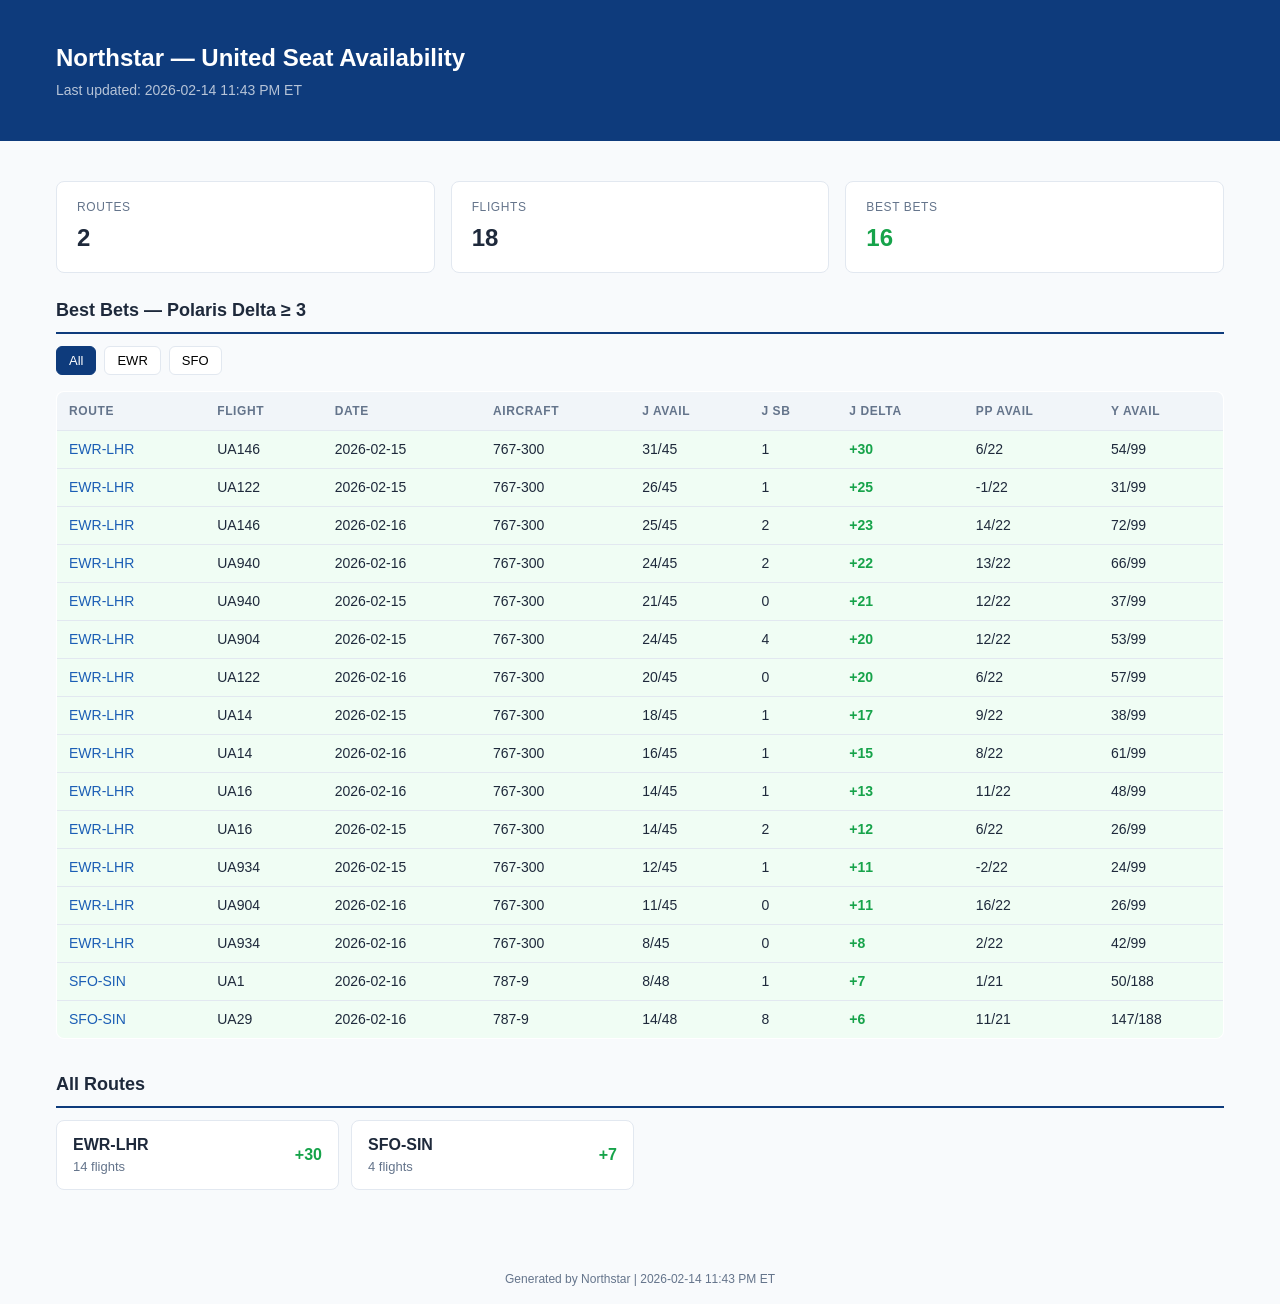
==== docs/index.html @ c125f4ea "Initial commit — Northstar United seat availability monitor Playwright-based scraper that intercepts" ====
<!DOCTYPE html>
<html lang="en">
<head>
  <meta charset="UTF-8">
  <meta name="viewport" content="width=device-width, initial-scale=1.0">
  <title>Northstar — United Seat Availability</title>
  <link rel="stylesheet" href="style.css">
</head>
<body>
  <header>
    <div class="container">
      <h1>Northstar — United Seat Availability</h1>
      <div class="subtitle">Last updated: 2026-02-14 11:43 PM ET</div>
    </div>
  </header>

  <div class="container">
    <div class="stats">
      <div class="stat-card">
        <div class="label">Routes</div>
        <div class="value">2</div>
      </div>
      <div class="stat-card">
        <div class="label">Flights</div>
        <div class="value">18</div>
      </div>
      <div class="stat-card">
        <div class="label">Best Bets</div>
        <div class="value" style="color: var(--green)">16</div>
      </div>
    </div>

    
    <div class="section">
      <h2>Best Bets — Polaris Delta &ge; 3</h2>

      <div class="filters">
        <button class="filter-btn active" onclick="filterHub('all')">All</button>
        
        <button class="filter-btn" onclick="filterHub('EWR')">EWR</button>
        
        <button class="filter-btn" onclick="filterHub('SFO')">SFO</button>
        
      </div>

      <table id="best-bets-table">
        <thead>
          <tr>
            <th onclick="sortTable('best-bets-table', 0)">Route</th>
            <th onclick="sortTable('best-bets-table', 1)">Flight</th>
            <th onclick="sortTable('best-bets-table', 2)">Date</th>
            <th onclick="sortTable('best-bets-table', 3)">Aircraft</th>
            <th onclick="sortTable('best-bets-table', 4)">J Avail</th>
            <th onclick="sortTable('best-bets-table', 5)">J SB</th>
            <th onclick="sortTable('best-bets-table', 6, true)">J Delta</th>
            <th onclick="sortTable('best-bets-table', 7)">PP Avail</th>
            <th onclick="sortTable('best-bets-table', 8)">Y Avail</th>
          </tr>
        </thead>
        <tbody>
          
          <tr class="row-best" data-hub="EWR">
            <td><a class="route-link" href="routes/EWR-LHR.html">EWR-LHR</a></td>
            <td>UA146</td>
            <td>2026-02-15</td>
            <td>767-300</td>
            <td>31/45</td>
            <td>1</td>
            <td class="delta-positive">+30</td>
            <td>6/22</td>
            <td>54/99</td>
          </tr>
          
          <tr class="row-best" data-hub="EWR">
            <td><a class="route-link" href="routes/EWR-LHR.html">EWR-LHR</a></td>
            <td>UA122</td>
            <td>2026-02-15</td>
            <td>767-300</td>
            <td>26/45</td>
            <td>1</td>
            <td class="delta-positive">+25</td>
            <td>-1/22</td>
            <td>31/99</td>
          </tr>
          
          <tr class="row-best" data-hub="EWR">
            <td><a class="route-link" href="routes/EWR-LHR.html">EWR-LHR</a></td>
            <td>UA146</td>
            <td>2026-02-16</td>
            <td>767-300</td>
            <td>25/45</td>
            <td>2</td>
            <td class="delta-positive">+23</td>
            <td>14/22</td>
            <td>72/99</td>
          </tr>
          
          <tr class="row-best" data-hub="EWR">
            <td><a class="route-link" href="routes/EWR-LHR.html">EWR-LHR</a></td>
            <td>UA940</td>
            <td>2026-02-16</td>
            <td>767-300</td>
            <td>24/45</td>
            <td>2</td>
            <td class="delta-positive">+22</td>
            <td>13/22</td>
            <td>66/99</td>
          </tr>
          
          <tr class="row-best" data-hub="EWR">
            <td><a class="route-link" href="routes/EWR-LHR.html">EWR-LHR</a></td>
            <td>UA940</td>
            <td>2026-02-15</td>
            <td>767-300</td>
            <td>21/45</td>
            <td>0</td>
            <td class="delta-positive">+21</td>
            <td>12/22</td>
            <td>37/99</td>
          </tr>
          
          <tr class="row-best" data-hub="EWR">
            <td><a class="route-link" href="routes/EWR-LHR.html">EWR-LHR</a></td>
            <td>UA904</td>
            <td>2026-02-15</td>
            <td>767-300</td>
            <td>24/45</td>
            <td>4</td>
            <td class="delta-positive">+20</td>
            <td>12/22</td>
            <td>53/99</td>
          </tr>
          
          <tr class="row-best" data-hub="EWR">
            <td><a class="route-link" href="routes/EWR-LHR.html">EWR-LHR</a></td>
            <td>UA122</td>
            <td>2026-02-16</td>
            <td>767-300</td>
            <td>20/45</td>
            <td>0</td>
            <td class="delta-positive">+20</td>
            <td>6/22</td>
            <td>57/99</td>
          </tr>
          
          <tr class="row-best" data-hub="EWR">
            <td><a class="route-link" href="routes/EWR-LHR.html">EWR-LHR</a></td>
            <td>UA14</td>
            <td>2026-02-15</td>
            <td>767-300</td>
            <td>18/45</td>
            <td>1</td>
            <td class="delta-positive">+17</td>
            <td>9/22</td>
            <td>38/99</td>
          </tr>
          
          <tr class="row-best" data-hub="EWR">
            <td><a class="route-link" href="routes/EWR-LHR.html">EWR-LHR</a></td>
            <td>UA14</td>
            <td>2026-02-16</td>
            <td>767-300</td>
            <td>16/45</td>
            <td>1</td>
            <td class="delta-positive">+15</td>
            <td>8/22</td>
            <td>61/99</td>
          </tr>
          
          <tr class="row-best" data-hub="EWR">
            <td><a class="route-link" href="routes/EWR-LHR.html">EWR-LHR</a></td>
            <td>UA16</td>
            <td>2026-02-16</td>
            <td>767-300</td>
            <td>14/45</td>
            <td>1</td>
            <td class="delta-positive">+13</td>
            <td>11/22</td>
            <td>48/99</td>
          </tr>
          
          <tr class="row-best" data-hub="EWR">
            <td><a class="route-link" href="routes/EWR-LHR.html">EWR-LHR</a></td>
            <td>UA16</td>
            <td>2026-02-15</td>
            <td>767-300</td>
            <td>14/45</td>
            <td>2</td>
            <td class="delta-positive">+12</td>
            <td>6/22</td>
            <td>26/99</td>
          </tr>
          
          <tr class="row-best" data-hub="EWR">
            <td><a class="route-link" href="routes/EWR-LHR.html">EWR-LHR</a></td>
            <td>UA934</td>
            <td>2026-02-15</td>
            <td>767-300</td>
            <td>12/45</td>
            <td>1</td>
            <td class="delta-positive">+11</td>
            <td>-2/22</td>
            <td>24/99</td>
          </tr>
          
          <tr class="row-best" data-hub="EWR">
            <td><a class="route-link" href="routes/EWR-LHR.html">EWR-LHR</a></td>
            <td>UA904</td>
            <td>2026-02-16</td>
            <td>767-300</td>
            <td>11/45</td>
            <td>0</td>
            <td class="delta-positive">+11</td>
            <td>16/22</td>
            <td>26/99</td>
          </tr>
          
          <tr class="row-best" data-hub="EWR">
            <td><a class="route-link" href="routes/EWR-LHR.html">EWR-LHR</a></td>
            <td>UA934</td>
            <td>2026-02-16</td>
            <td>767-300</td>
            <td>8/45</td>
            <td>0</td>
            <td class="delta-positive">+8</td>
            <td>2/22</td>
            <td>42/99</td>
          </tr>
          
          <tr class="row-best" data-hub="SFO">
            <td><a class="route-link" href="routes/SFO-SIN.html">SFO-SIN</a></td>
            <td>UA1</td>
            <td>2026-02-16</td>
            <td>787-9</td>
            <td>8/48</td>
            <td>1</td>
            <td class="delta-positive">+7</td>
            <td>1/21</td>
            <td>50/188</td>
          </tr>
          
          <tr class="row-best" data-hub="SFO">
            <td><a class="route-link" href="routes/SFO-SIN.html">SFO-SIN</a></td>
            <td>UA29</td>
            <td>2026-02-16</td>
            <td>787-9</td>
            <td>14/48</td>
            <td>8</td>
            <td class="delta-positive">+6</td>
            <td>11/21</td>
            <td>147/188</td>
          </tr>
          
        </tbody>
      </table>
    </div>
    

    <div class="section">
      <h2>All Routes</h2>
      <div class="route-index">
        
        
        <a href="routes/EWR-LHR.html" style="text-decoration: none; color: inherit;">
          <div class="route-card">
            <div>
              <div class="route-name">EWR-LHR</div>
              <div class="route-stats">14 flights</div>
            </div>
            <div>
              
              <span class="delta-positive">+30</span>
              
            </div>
          </div>
        </a>
        
        
        <a href="routes/SFO-SIN.html" style="text-decoration: none; color: inherit;">
          <div class="route-card">
            <div>
              <div class="route-name">SFO-SIN</div>
              <div class="route-stats">4 flights</div>
            </div>
            <div>
              
              <span class="delta-positive">+7</span>
              
            </div>
          </div>
        </a>
        
      </div>
    </div>
  </div>

  <div class="timestamp">Generated by Northstar | 2026-02-14 11:43 PM ET</div>

  <script>
  function filterHub(hub) {
    document.querySelectorAll('.filter-btn').forEach(b => b.classList.remove('active'));
    event.target.classList.add('active');
    document.querySelectorAll('#best-bets-table tbody tr').forEach(row => {
      if (hub === 'all' || row.dataset.hub === hub) {
        row.style.display = '';
      } else {
        row.style.display = 'none';
      }
    });
  }

  function sortTable(tableId, col, desc) {
    const table = document.getElementById(tableId);
    const tbody = table.querySelector('tbody');
    const rows = Array.from(tbody.querySelectorAll('tr'));
    const dir = desc ? -1 : 1;
    rows.sort((a, b) => {
      let va = a.cells[col].textContent.trim();
      let vb = b.cells[col].textContent.trim();
      const na = parseFloat(va.replace('+', ''));
      const nb = parseFloat(vb.replace('+', ''));
      if (!isNaN(na) && !isNaN(nb)) return (na - nb) * dir;
      return va.localeCompare(vb) * dir;
    });
    rows.forEach(r => tbody.appendChild(r));
  }
  </script>
</body>
</html>
---- docs/style.css ----
:root {
  --united-blue: #0E3B7C;
  --united-light: #1B5EB5;
  --green: #16a34a;
  --yellow: #ca8a04;
  --red: #dc2626;
  --bg: #f8fafc;
  --card-bg: #ffffff;
  --border: #e2e8f0;
  --text: #1e293b;
  --text-dim: #64748b;
}

* { margin: 0; padding: 0; box-sizing: border-box; }

body {
  font-family: -apple-system, BlinkMacSystemFont, "Segoe UI", Roboto, sans-serif;
  background: var(--bg);
  color: var(--text);
  line-height: 1.5;
}

.container { max-width: 1200px; margin: 0 auto; padding: 1rem; }

header {
  background: var(--united-blue);
  color: white;
  padding: 1.5rem 0;
  margin-bottom: 1.5rem;
}
header h1 { font-size: 1.5rem; font-weight: 600; }
header .subtitle { color: rgba(255,255,255,0.7); font-size: 0.875rem; margin-top: 0.25rem; }

.stats {
  display: flex;
  gap: 1rem;
  margin-bottom: 1.5rem;
  flex-wrap: wrap;
}
.stat-card {
  background: var(--card-bg);
  border: 1px solid var(--border);
  border-radius: 8px;
  padding: 1rem 1.25rem;
  flex: 1;
  min-width: 150px;
}
.stat-card .label { font-size: 0.75rem; color: var(--text-dim); text-transform: uppercase; letter-spacing: 0.05em; }
.stat-card .value { font-size: 1.5rem; font-weight: 700; margin-top: 0.25rem; }

.section { margin-bottom: 2rem; }
.section h2 {
  font-size: 1.125rem;
  font-weight: 600;
  margin-bottom: 0.75rem;
  padding-bottom: 0.5rem;
  border-bottom: 2px solid var(--united-blue);
}

.filters {
  display: flex;
  gap: 0.5rem;
  margin-bottom: 1rem;
  flex-wrap: wrap;
}
.filter-btn {
  padding: 0.375rem 0.75rem;
  border: 1px solid var(--border);
  border-radius: 6px;
  background: var(--card-bg);
  cursor: pointer;
  font-size: 0.8125rem;
  transition: all 0.15s;
}
.filter-btn:hover { border-color: var(--united-light); }
.filter-btn.active {
  background: var(--united-blue);
  color: white;
  border-color: var(--united-blue);
}

table {
  width: 100%;
  border-collapse: collapse;
  background: var(--card-bg);
  border: 1px solid var(--border);
  border-radius: 8px;
  overflow: hidden;
  font-size: 0.875rem;
}

thead th {
  background: #f1f5f9;
  padding: 0.625rem 0.75rem;
  text-align: left;
  font-weight: 600;
  font-size: 0.75rem;
  text-transform: uppercase;
  letter-spacing: 0.05em;
  color: var(--text-dim);
  cursor: pointer;
  user-select: none;
  white-space: nowrap;
}
thead th:hover { background: #e2e8f0; }

tbody td {
  padding: 0.5rem 0.75rem;
  border-top: 1px solid var(--border);
  white-space: nowrap;
}
tbody tr:hover { background: #f8fafc; }

.delta-positive { color: var(--green); font-weight: 600; }
.delta-neutral { color: var(--yellow); font-weight: 600; }
.delta-negative { color: var(--red); font-weight: 600; }

.row-best { background: #f0fdf4; }
.row-ok { background: var(--card-bg); }
.row-trouble { background: #fef2f2; }

.route-link {
  color: var(--united-light);
  text-decoration: none;
  font-weight: 500;
}
.route-link:hover { text-decoration: underline; }

.badge {
  display: inline-block;
  padding: 0.125rem 0.5rem;
  border-radius: 9999px;
  font-size: 0.6875rem;
  font-weight: 600;
}
.badge-hub { background: #dbeafe; color: var(--united-blue); }
.badge-region { background: #f1f5f9; color: var(--text-dim); }

.timestamp {
  text-align: center;
  color: var(--text-dim);
  font-size: 0.75rem;
  padding: 2rem 0 1rem;
}

.route-index {
  display: grid;
  grid-template-columns: repeat(auto-fill, minmax(280px, 1fr));
  gap: 0.75rem;
}
.route-card {
  background: var(--card-bg);
  border: 1px solid var(--border);
  border-radius: 8px;
  padding: 0.75rem 1rem;
  display: flex;
  justify-content: space-between;
  align-items: center;
  transition: border-color 0.15s;
}
.route-card:hover { border-color: var(--united-light); }
.route-card .route-name { font-weight: 600; }
.route-card .route-stats { font-size: 0.8125rem; color: var(--text-dim); }

@media (max-width: 768px) {
  .container { padding: 0.5rem; }
  table { font-size: 0.75rem; }
  thead th, tbody td { padding: 0.375rem 0.5rem; }
  .stats { flex-direction: column; }
}

@media print {
  header { background: white; color: black; border-bottom: 2px solid black; }
  .filter-btn { display: none; }
}
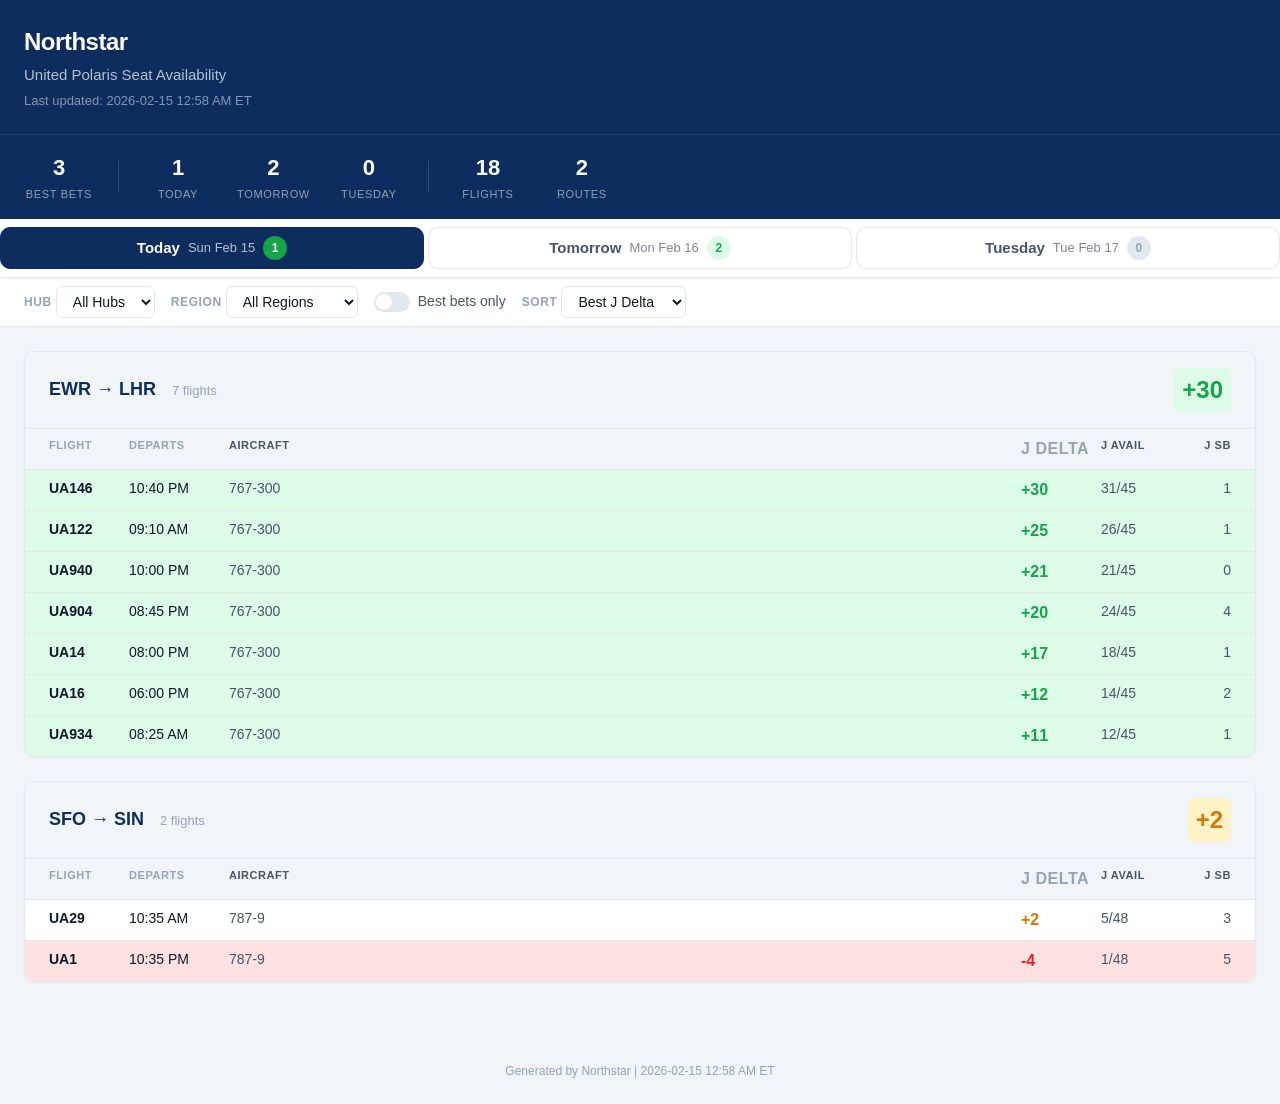
==== commit 443f74d6: "wip: pre-migration backup" ====
--- a/docs/index.html
+++ b/docs/index.html
@@ -7,322 +7,550 @@
   <link rel="stylesheet" href="style.css">
 </head>
 <body>
-  <header>
+
+  <!-- Header -->
+  <header class="site-header">
     <div class="container">
-      <h1>Northstar — United Seat Availability</h1>
-      <div class="subtitle">Last updated: 2026-02-14 11:43 PM ET</div>
+      <h1 class="site-title">Northstar</h1>
+      <p class="site-subtitle">United Polaris Seat Availability</p>
+      <p class="site-timestamp">Last updated: 2026-02-15 12:58 AM ET</p>
     </div>
   </header>
 
-  <div class="container">
-    <div class="stats">
-      <div class="stat-card">
-        <div class="label">Routes</div>
-        <div class="value">2</div>
-      </div>
-      <div class="stat-card">
-        <div class="label">Flights</div>
-        <div class="value">18</div>
-      </div>
-      <div class="stat-card">
-        <div class="label">Best Bets</div>
-        <div class="value" style="color: var(--green)">16</div>
-      </div>
-    </div>
-
+  <!-- Summary Strip -->
+  <div class="summary-strip">
+    <div class="container summary-strip__inner">
+      <div class="summary-stat">
+        <span class="summary-stat__value">3</span>
+        <span class="summary-stat__label">Best Bets</span>
+      </div>
+      <div class="summary-divider"></div>
+      
+      <div class="summary-stat">
+        <span class="summary-stat__value">1</span>
+        <span class="summary-stat__label">Today</span>
+      </div>
+      
+      <div class="summary-stat">
+        <span class="summary-stat__value">2</span>
+        <span class="summary-stat__label">Tomorrow</span>
+      </div>
+      
+      <div class="summary-stat">
+        <span class="summary-stat__value">0</span>
+        <span class="summary-stat__label">Tuesday</span>
+      </div>
+      
+      <div class="summary-divider"></div>
+      <div class="summary-stat">
+        <span class="summary-stat__value">18</span>
+        <span class="summary-stat__label">Flights</span>
+      </div>
+      <div class="summary-stat">
+        <span class="summary-stat__value">2</span>
+        <span class="summary-stat__label">Routes</span>
+      </div>
+    </div>
+  </div>
+
+  <!-- Day Tabs (sticky) -->
+  <nav class="day-tabs" id="day-tabs">
+    <div class="container day-tabs__inner">
+      
+      <button
+        class="day-tab day-tab--active"
+        data-day="0"
+        onclick="switchDay(0)"
+      >
+        <span class="day-tab__label">Today</span>
+        <span class="day-tab__date">Sun Feb 15</span>
+        <span class="day-tab__badge day-tab__badge--has-bets">
+          1
+        </span>
+      </button>
+      
+      <button
+        class="day-tab "
+        data-day="1"
+        onclick="switchDay(1)"
+      >
+        <span class="day-tab__label">Tomorrow</span>
+        <span class="day-tab__date">Mon Feb 16</span>
+        <span class="day-tab__badge day-tab__badge--has-bets">
+          2
+        </span>
+      </button>
+      
+      <button
+        class="day-tab "
+        data-day="2"
+        onclick="switchDay(2)"
+      >
+        <span class="day-tab__label">Tuesday</span>
+        <span class="day-tab__date">Tue Feb 17</span>
+        <span class="day-tab__badge ">
+          0
+        </span>
+      </button>
+      
+    </div>
+  </nav>
+
+  <!-- Filter Bar -->
+  <div class="filter-bar">
+    <div class="container filter-bar__inner">
+      <div class="filter-group">
+        <label class="filter-label" for="hub-filter">Hub</label>
+        <select id="hub-filter" class="filter-select" onchange="applyFilters()">
+          <option value="all">All Hubs</option>
+          
+          <option value="EWR">EWR</option>
+          
+          <option value="SFO">SFO</option>
+          
+        </select>
+      </div>
+
+      <div class="filter-group">
+        <label class="filter-label" for="region-filter">Region</label>
+        <select id="region-filter" class="filter-select" onchange="applyFilters()">
+          <option value="all">All Regions</option>
+          
+          <option value="africa">Africa</option>
+          
+          <option value="asia">Asia</option>
+          
+          <option value="europe">Europe</option>
+          
+          <option value="latin_america">Latin America</option>
+          
+          <option value="middle_east">Middle East</option>
+          
+          <option value="oceania">Oceania</option>
+          
+        </select>
+      </div>
+
+      <div class="filter-group">
+        <label class="toggle">
+          <input type="checkbox" id="best-bets-toggle" onchange="applyFilters()">
+          <span class="toggle__slider"></span>
+          <span class="toggle__label">Best bets only</span>
+        </label>
+      </div>
+
+      <div class="filter-group">
+        <label class="filter-label" for="sort-select">Sort</label>
+        <select id="sort-select" class="filter-select" onchange="applySort()">
+          <option value="delta-desc">Best J Delta</option>
+          <option value="route-asc">Route Name</option>
+          <option value="flights-desc">Flight Count</option>
+        </select>
+      </div>
+    </div>
+  </div>
+
+  <!-- Day Panels -->
+  <main class="container main-content">
     
-    <div class="section">
-      <h2>Best Bets — Polaris Delta &ge; 3</h2>
-
-      <div class="filters">
-        <button class="filter-btn active" onclick="filterHub('all')">All</button>
+    <div
+      class="day-panel day-panel--active"
+      id="day-panel-0"
+      data-day="0"
+    >
+      
+      <div class="route-list" id="route-list-0">
         
-        <button class="filter-btn" onclick="filterHub('EWR')">EWR</button>
+        <div
+          class="route-group"
+          data-hub="EWR"
+          data-region="europe"
+          data-delta="30"
+          data-route="EWR-LHR"
+          data-flights="7"
+        >
+          <div class="route-group__header">
+            <div class="route-group__left">
+              <a href="routes/EWR-LHR.html" class="route-group__name">EWR &rarr; LHR</a>
+              <span class="route-group__meta">7 flights</span>
+            </div>
+            <div class="route-group__best-delta route-group__best-delta--positive">
+              +30
+            </div>
+          </div>
+          <div class="flight-table">
+            <div class="flight-table__header">
+              <span class="flight-col flight-col--flight">Flight</span>
+              <span class="flight-col flight-col--time">Departs</span>
+              <span class="flight-col flight-col--aircraft">Aircraft</span>
+              <span class="flight-col flight-col--delta">J Delta</span>
+              <span class="flight-col flight-col--avail">J Avail</span>
+              <span class="flight-col flight-col--sb">J SB</span>
+            </div>
+            
+            <div class="flight-row flight-row--positive">
+              <span class="flight-col flight-col--flight">UA146</span>
+              <span class="flight-col flight-col--time">10:40 PM</span>
+              <span class="flight-col flight-col--aircraft">767-300</span>
+              <span class="flight-col flight-col--delta delta-positive">+30</span>
+              <span class="flight-col flight-col--avail">31/45</span>
+              <span class="flight-col flight-col--sb">1</span>
+            </div>
+            
+            <div class="flight-row flight-row--positive">
+              <span class="flight-col flight-col--flight">UA122</span>
+              <span class="flight-col flight-col--time">09:10 AM</span>
+              <span class="flight-col flight-col--aircraft">767-300</span>
+              <span class="flight-col flight-col--delta delta-positive">+25</span>
+              <span class="flight-col flight-col--avail">26/45</span>
+              <span class="flight-col flight-col--sb">1</span>
+            </div>
+            
+            <div class="flight-row flight-row--positive">
+              <span class="flight-col flight-col--flight">UA940</span>
+              <span class="flight-col flight-col--time">10:00 PM</span>
+              <span class="flight-col flight-col--aircraft">767-300</span>
+              <span class="flight-col flight-col--delta delta-positive">+21</span>
+              <span class="flight-col flight-col--avail">21/45</span>
+              <span class="flight-col flight-col--sb">0</span>
+            </div>
+            
+            <div class="flight-row flight-row--positive">
+              <span class="flight-col flight-col--flight">UA904</span>
+              <span class="flight-col flight-col--time">08:45 PM</span>
+              <span class="flight-col flight-col--aircraft">767-300</span>
+              <span class="flight-col flight-col--delta delta-positive">+20</span>
+              <span class="flight-col flight-col--avail">24/45</span>
+              <span class="flight-col flight-col--sb">4</span>
+            </div>
+            
+            <div class="flight-row flight-row--positive">
+              <span class="flight-col flight-col--flight">UA14</span>
+              <span class="flight-col flight-col--time">08:00 PM</span>
+              <span class="flight-col flight-col--aircraft">767-300</span>
+              <span class="flight-col flight-col--delta delta-positive">+17</span>
+              <span class="flight-col flight-col--avail">18/45</span>
+              <span class="flight-col flight-col--sb">1</span>
+            </div>
+            
+            <div class="flight-row flight-row--positive">
+              <span class="flight-col flight-col--flight">UA16</span>
+              <span class="flight-col flight-col--time">06:00 PM</span>
+              <span class="flight-col flight-col--aircraft">767-300</span>
+              <span class="flight-col flight-col--delta delta-positive">+12</span>
+              <span class="flight-col flight-col--avail">14/45</span>
+              <span class="flight-col flight-col--sb">2</span>
+            </div>
+            
+            <div class="flight-row flight-row--positive">
+              <span class="flight-col flight-col--flight">UA934</span>
+              <span class="flight-col flight-col--time">08:25 AM</span>
+              <span class="flight-col flight-col--aircraft">767-300</span>
+              <span class="flight-col flight-col--delta delta-positive">+11</span>
+              <span class="flight-col flight-col--avail">12/45</span>
+              <span class="flight-col flight-col--sb">1</span>
+            </div>
+            
+          </div>
+        </div>
         
-        <button class="filter-btn" onclick="filterHub('SFO')">SFO</button>
+        <div
+          class="route-group"
+          data-hub="SFO"
+          data-region="asia"
+          data-delta="2"
+          data-route="SFO-SIN"
+          data-flights="2"
+        >
+          <div class="route-group__header">
+            <div class="route-group__left">
+              <a href="routes/SFO-SIN.html" class="route-group__name">SFO &rarr; SIN</a>
+              <span class="route-group__meta">2 flights</span>
+            </div>
+            <div class="route-group__best-delta route-group__best-delta--neutral">
+              +2
+            </div>
+          </div>
+          <div class="flight-table">
+            <div class="flight-table__header">
+              <span class="flight-col flight-col--flight">Flight</span>
+              <span class="flight-col flight-col--time">Departs</span>
+              <span class="flight-col flight-col--aircraft">Aircraft</span>
+              <span class="flight-col flight-col--delta">J Delta</span>
+              <span class="flight-col flight-col--avail">J Avail</span>
+              <span class="flight-col flight-col--sb">J SB</span>
+            </div>
+            
+            <div class="flight-row flight-row--neutral">
+              <span class="flight-col flight-col--flight">UA29</span>
+              <span class="flight-col flight-col--time">10:35 AM</span>
+              <span class="flight-col flight-col--aircraft">787-9</span>
+              <span class="flight-col flight-col--delta delta-neutral">+2</span>
+              <span class="flight-col flight-col--avail">5/48</span>
+              <span class="flight-col flight-col--sb">3</span>
+            </div>
+            
+            <div class="flight-row flight-row--negative">
+              <span class="flight-col flight-col--flight">UA1</span>
+              <span class="flight-col flight-col--time">10:35 PM</span>
+              <span class="flight-col flight-col--aircraft">787-9</span>
+              <span class="flight-col flight-col--delta delta-negative">-4</span>
+              <span class="flight-col flight-col--avail">1/48</span>
+              <span class="flight-col flight-col--sb">5</span>
+            </div>
+            
+          </div>
+        </div>
         
       </div>
-
-      <table id="best-bets-table">
-        <thead>
-          <tr>
-            <th onclick="sortTable('best-bets-table', 0)">Route</th>
-            <th onclick="sortTable('best-bets-table', 1)">Flight</th>
-            <th onclick="sortTable('best-bets-table', 2)">Date</th>
-            <th onclick="sortTable('best-bets-table', 3)">Aircraft</th>
-            <th onclick="sortTable('best-bets-table', 4)">J Avail</th>
-            <th onclick="sortTable('best-bets-table', 5)">J SB</th>
-            <th onclick="sortTable('best-bets-table', 6, true)">J Delta</th>
-            <th onclick="sortTable('best-bets-table', 7)">PP Avail</th>
-            <th onclick="sortTable('best-bets-table', 8)">Y Avail</th>
-          </tr>
-        </thead>
-        <tbody>
-          
-          <tr class="row-best" data-hub="EWR">
-            <td><a class="route-link" href="routes/EWR-LHR.html">EWR-LHR</a></td>
-            <td>UA146</td>
-            <td>2026-02-15</td>
-            <td>767-300</td>
-            <td>31/45</td>
-            <td>1</td>
-            <td class="delta-positive">+30</td>
-            <td>6/22</td>
-            <td>54/99</td>
-          </tr>
-          
-          <tr class="row-best" data-hub="EWR">
-            <td><a class="route-link" href="routes/EWR-LHR.html">EWR-LHR</a></td>
-            <td>UA122</td>
-            <td>2026-02-15</td>
-            <td>767-300</td>
-            <td>26/45</td>
-            <td>1</td>
-            <td class="delta-positive">+25</td>
-            <td>-1/22</td>
-            <td>31/99</td>
-          </tr>
-          
-          <tr class="row-best" data-hub="EWR">
-            <td><a class="route-link" href="routes/EWR-LHR.html">EWR-LHR</a></td>
-            <td>UA146</td>
-            <td>2026-02-16</td>
-            <td>767-300</td>
-            <td>25/45</td>
-            <td>2</td>
-            <td class="delta-positive">+23</td>
-            <td>14/22</td>
-            <td>72/99</td>
-          </tr>
-          
-          <tr class="row-best" data-hub="EWR">
-            <td><a class="route-link" href="routes/EWR-LHR.html">EWR-LHR</a></td>
-            <td>UA940</td>
-            <td>2026-02-16</td>
-            <td>767-300</td>
-            <td>24/45</td>
-            <td>2</td>
-            <td class="delta-positive">+22</td>
-            <td>13/22</td>
-            <td>66/99</td>
-          </tr>
-          
-          <tr class="row-best" data-hub="EWR">
-            <td><a class="route-link" href="routes/EWR-LHR.html">EWR-LHR</a></td>
-            <td>UA940</td>
-            <td>2026-02-15</td>
-            <td>767-300</td>
-            <td>21/45</td>
-            <td>0</td>
-            <td class="delta-positive">+21</td>
-            <td>12/22</td>
-            <td>37/99</td>
-          </tr>
-          
-          <tr class="row-best" data-hub="EWR">
-            <td><a class="route-link" href="routes/EWR-LHR.html">EWR-LHR</a></td>
-            <td>UA904</td>
-            <td>2026-02-15</td>
-            <td>767-300</td>
-            <td>24/45</td>
-            <td>4</td>
-            <td class="delta-positive">+20</td>
-            <td>12/22</td>
-            <td>53/99</td>
-          </tr>
-          
-          <tr class="row-best" data-hub="EWR">
-            <td><a class="route-link" href="routes/EWR-LHR.html">EWR-LHR</a></td>
-            <td>UA122</td>
-            <td>2026-02-16</td>
-            <td>767-300</td>
-            <td>20/45</td>
-            <td>0</td>
-            <td class="delta-positive">+20</td>
-            <td>6/22</td>
-            <td>57/99</td>
-          </tr>
-          
-          <tr class="row-best" data-hub="EWR">
-            <td><a class="route-link" href="routes/EWR-LHR.html">EWR-LHR</a></td>
-            <td>UA14</td>
-            <td>2026-02-15</td>
-            <td>767-300</td>
-            <td>18/45</td>
-            <td>1</td>
-            <td class="delta-positive">+17</td>
-            <td>9/22</td>
-            <td>38/99</td>
-          </tr>
-          
-          <tr class="row-best" data-hub="EWR">
-            <td><a class="route-link" href="routes/EWR-LHR.html">EWR-LHR</a></td>
-            <td>UA14</td>
-            <td>2026-02-16</td>
-            <td>767-300</td>
-            <td>16/45</td>
-            <td>1</td>
-            <td class="delta-positive">+15</td>
-            <td>8/22</td>
-            <td>61/99</td>
-          </tr>
-          
-          <tr class="row-best" data-hub="EWR">
-            <td><a class="route-link" href="routes/EWR-LHR.html">EWR-LHR</a></td>
-            <td>UA16</td>
-            <td>2026-02-16</td>
-            <td>767-300</td>
-            <td>14/45</td>
-            <td>1</td>
-            <td class="delta-positive">+13</td>
-            <td>11/22</td>
-            <td>48/99</td>
-          </tr>
-          
-          <tr class="row-best" data-hub="EWR">
-            <td><a class="route-link" href="routes/EWR-LHR.html">EWR-LHR</a></td>
-            <td>UA16</td>
-            <td>2026-02-15</td>
-            <td>767-300</td>
-            <td>14/45</td>
-            <td>2</td>
-            <td class="delta-positive">+12</td>
-            <td>6/22</td>
-            <td>26/99</td>
-          </tr>
-          
-          <tr class="row-best" data-hub="EWR">
-            <td><a class="route-link" href="routes/EWR-LHR.html">EWR-LHR</a></td>
-            <td>UA934</td>
-            <td>2026-02-15</td>
-            <td>767-300</td>
-            <td>12/45</td>
-            <td>1</td>
-            <td class="delta-positive">+11</td>
-            <td>-2/22</td>
-            <td>24/99</td>
-          </tr>
-          
-          <tr class="row-best" data-hub="EWR">
-            <td><a class="route-link" href="routes/EWR-LHR.html">EWR-LHR</a></td>
-            <td>UA904</td>
-            <td>2026-02-16</td>
-            <td>767-300</td>
-            <td>11/45</td>
-            <td>0</td>
-            <td class="delta-positive">+11</td>
-            <td>16/22</td>
-            <td>26/99</td>
-          </tr>
-          
-          <tr class="row-best" data-hub="EWR">
-            <td><a class="route-link" href="routes/EWR-LHR.html">EWR-LHR</a></td>
-            <td>UA934</td>
-            <td>2026-02-16</td>
-            <td>767-300</td>
-            <td>8/45</td>
-            <td>0</td>
-            <td class="delta-positive">+8</td>
-            <td>2/22</td>
-            <td>42/99</td>
-          </tr>
-          
-          <tr class="row-best" data-hub="SFO">
-            <td><a class="route-link" href="routes/SFO-SIN.html">SFO-SIN</a></td>
-            <td>UA1</td>
-            <td>2026-02-16</td>
-            <td>787-9</td>
-            <td>8/48</td>
-            <td>1</td>
-            <td class="delta-positive">+7</td>
-            <td>1/21</td>
-            <td>50/188</td>
-          </tr>
-          
-          <tr class="row-best" data-hub="SFO">
-            <td><a class="route-link" href="routes/SFO-SIN.html">SFO-SIN</a></td>
-            <td>UA29</td>
-            <td>2026-02-16</td>
-            <td>787-9</td>
-            <td>14/48</td>
-            <td>8</td>
-            <td class="delta-positive">+6</td>
-            <td>11/21</td>
-            <td>147/188</td>
-          </tr>
-          
-        </tbody>
-      </table>
+      
     </div>
     
-
-    <div class="section">
-      <h2>All Routes</h2>
-      <div class="route-index">
+    <div
+      class="day-panel "
+      id="day-panel-1"
+      data-day="1"
+    >
+      
+      <div class="route-list" id="route-list-1">
         
+        <div
+          class="route-group"
+          data-hub="EWR"
+          data-region="europe"
+          data-delta="23"
+          data-route="EWR-LHR"
+          data-flights="7"
+        >
+          <div class="route-group__header">
+            <div class="route-group__left">
+              <a href="routes/EWR-LHR.html" class="route-group__name">EWR &rarr; LHR</a>
+              <span class="route-group__meta">7 flights</span>
+            </div>
+            <div class="route-group__best-delta route-group__best-delta--positive">
+              +23
+            </div>
+          </div>
+          <div class="flight-table">
+            <div class="flight-table__header">
+              <span class="flight-col flight-col--flight">Flight</span>
+              <span class="flight-col flight-col--time">Departs</span>
+              <span class="flight-col flight-col--aircraft">Aircraft</span>
+              <span class="flight-col flight-col--delta">J Delta</span>
+              <span class="flight-col flight-col--avail">J Avail</span>
+              <span class="flight-col flight-col--sb">J SB</span>
+            </div>
+            
+            <div class="flight-row flight-row--positive">
+              <span class="flight-col flight-col--flight">UA146</span>
+              <span class="flight-col flight-col--time">10:40 PM</span>
+              <span class="flight-col flight-col--aircraft">767-300</span>
+              <span class="flight-col flight-col--delta delta-positive">+23</span>
+              <span class="flight-col flight-col--avail">25/45</span>
+              <span class="flight-col flight-col--sb">2</span>
+            </div>
+            
+            <div class="flight-row flight-row--positive">
+              <span class="flight-col flight-col--flight">UA940</span>
+              <span class="flight-col flight-col--time">10:00 PM</span>
+              <span class="flight-col flight-col--aircraft">767-300</span>
+              <span class="flight-col flight-col--delta delta-positive">+22</span>
+              <span class="flight-col flight-col--avail">24/45</span>
+              <span class="flight-col flight-col--sb">2</span>
+            </div>
+            
+            <div class="flight-row flight-row--positive">
+              <span class="flight-col flight-col--flight">UA122</span>
+              <span class="flight-col flight-col--time">09:10 AM</span>
+              <span class="flight-col flight-col--aircraft">767-300</span>
+              <span class="flight-col flight-col--delta delta-positive">+20</span>
+              <span class="flight-col flight-col--avail">20/45</span>
+              <span class="flight-col flight-col--sb">0</span>
+            </div>
+            
+            <div class="flight-row flight-row--positive">
+              <span class="flight-col flight-col--flight">UA14</span>
+              <span class="flight-col flight-col--time">08:00 PM</span>
+              <span class="flight-col flight-col--aircraft">767-300</span>
+              <span class="flight-col flight-col--delta delta-positive">+15</span>
+              <span class="flight-col flight-col--avail">16/45</span>
+              <span class="flight-col flight-col--sb">1</span>
+            </div>
+            
+            <div class="flight-row flight-row--positive">
+              <span class="flight-col flight-col--flight">UA16</span>
+              <span class="flight-col flight-col--time">06:00 PM</span>
+              <span class="flight-col flight-col--aircraft">767-300</span>
+              <span class="flight-col flight-col--delta delta-positive">+13</span>
+              <span class="flight-col flight-col--avail">14/45</span>
+              <span class="flight-col flight-col--sb">1</span>
+            </div>
+            
+            <div class="flight-row flight-row--positive">
+              <span class="flight-col flight-col--flight">UA904</span>
+              <span class="flight-col flight-col--time">08:45 PM</span>
+              <span class="flight-col flight-col--aircraft">767-300</span>
+              <span class="flight-col flight-col--delta delta-positive">+11</span>
+              <span class="flight-col flight-col--avail">11/45</span>
+              <span class="flight-col flight-col--sb">0</span>
+            </div>
+            
+            <div class="flight-row flight-row--positive">
+              <span class="flight-col flight-col--flight">UA934</span>
+              <span class="flight-col flight-col--time">08:25 AM</span>
+              <span class="flight-col flight-col--aircraft">767-300</span>
+              <span class="flight-col flight-col--delta delta-positive">+8</span>
+              <span class="flight-col flight-col--avail">8/45</span>
+              <span class="flight-col flight-col--sb">0</span>
+            </div>
+            
+          </div>
+        </div>
         
-        <a href="routes/EWR-LHR.html" style="text-decoration: none; color: inherit;">
-          <div class="route-card">
-            <div>
-              <div class="route-name">EWR-LHR</div>
-              <div class="route-stats">14 flights</div>
-            </div>
-            <div>
-              
-              <span class="delta-positive">+30</span>
-              
-            </div>
-          </div>
-        </a>
+        <div
+          class="route-group"
+          data-hub="SFO"
+          data-region="asia"
+          data-delta="7"
+          data-route="SFO-SIN"
+          data-flights="2"
+        >
+          <div class="route-group__header">
+            <div class="route-group__left">
+              <a href="routes/SFO-SIN.html" class="route-group__name">SFO &rarr; SIN</a>
+              <span class="route-group__meta">2 flights</span>
+            </div>
+            <div class="route-group__best-delta route-group__best-delta--positive">
+              +7
+            </div>
+          </div>
+          <div class="flight-table">
+            <div class="flight-table__header">
+              <span class="flight-col flight-col--flight">Flight</span>
+              <span class="flight-col flight-col--time">Departs</span>
+              <span class="flight-col flight-col--aircraft">Aircraft</span>
+              <span class="flight-col flight-col--delta">J Delta</span>
+              <span class="flight-col flight-col--avail">J Avail</span>
+              <span class="flight-col flight-col--sb">J SB</span>
+            </div>
+            
+            <div class="flight-row flight-row--positive">
+              <span class="flight-col flight-col--flight">UA1</span>
+              <span class="flight-col flight-col--time">10:35 PM</span>
+              <span class="flight-col flight-col--aircraft">787-9</span>
+              <span class="flight-col flight-col--delta delta-positive">+7</span>
+              <span class="flight-col flight-col--avail">8/48</span>
+              <span class="flight-col flight-col--sb">1</span>
+            </div>
+            
+            <div class="flight-row flight-row--positive">
+              <span class="flight-col flight-col--flight">UA29</span>
+              <span class="flight-col flight-col--time">10:35 AM</span>
+              <span class="flight-col flight-col--aircraft">787-9</span>
+              <span class="flight-col flight-col--delta delta-positive">+6</span>
+              <span class="flight-col flight-col--avail">14/48</span>
+              <span class="flight-col flight-col--sb">8</span>
+            </div>
+            
+          </div>
+        </div>
         
-        
-        <a href="routes/SFO-SIN.html" style="text-decoration: none; color: inherit;">
-          <div class="route-card">
-            <div>
-              <div class="route-name">SFO-SIN</div>
-              <div class="route-stats">4 flights</div>
-            </div>
-            <div>
-              
-              <span class="delta-positive">+7</span>
-              
-            </div>
-          </div>
-        </a>
-        
-      </div>
-    </div>
-  </div>
-
-  <div class="timestamp">Generated by Northstar | 2026-02-14 11:43 PM ET</div>
+      </div>
+      
+    </div>
+    
+    <div
+      class="day-panel "
+      id="day-panel-2"
+      data-day="2"
+    >
+      
+      <div class="empty-state">
+        <div class="empty-state__icon">&#9992;</div>
+        <p class="empty-state__title">No flights for Tuesday</p>
+        <p class="empty-state__text">No availability data for Tue Feb 17. Check back after the next scrape.</p>
+      </div>
+      
+    </div>
+    
+  </main>
+
+  <footer class="site-footer">
+    <p>Generated by Northstar | 2026-02-15 12:58 AM ET</p>
+  </footer>
 
   <script>
-  function filterHub(hub) {
-    document.querySelectorAll('.filter-btn').forEach(b => b.classList.remove('active'));
-    event.target.classList.add('active');
-    document.querySelectorAll('#best-bets-table tbody tr').forEach(row => {
-      if (hub === 'all' || row.dataset.hub === hub) {
-        row.style.display = '';
-      } else {
-        row.style.display = 'none';
+  var currentDay = 0;
+
+  function switchDay(dayIndex) {
+    currentDay = dayIndex;
+    document.querySelectorAll('.day-tab').forEach(function(tab) {
+      tab.classList.toggle('day-tab--active', parseInt(tab.dataset.day) === dayIndex);
+    });
+    document.querySelectorAll('.day-panel').forEach(function(panel) {
+      panel.classList.toggle('day-panel--active', parseInt(panel.dataset.day) === dayIndex);
+    });
+    applyFilters();
+  }
+
+  function applyFilters() {
+    var hub = document.getElementById('hub-filter').value;
+    var region = document.getElementById('region-filter').value;
+    var bestOnly = document.getElementById('best-bets-toggle').checked;
+    var panel = document.getElementById('day-panel-' + currentDay);
+    if (!panel) return;
+
+    var groups = panel.querySelectorAll('.route-group');
+    var visibleCount = 0;
+
+    groups.forEach(function(group) {
+      var matchHub = hub === 'all' || group.dataset.hub === hub;
+      var matchRegion = region === 'all' || group.dataset.region === region;
+      var matchBest = !bestOnly || parseInt(group.dataset.delta) >= 3;
+      var visible = matchHub && matchRegion && matchBest;
+      group.style.display = visible ? '' : 'none';
+      if (visible) visibleCount++;
+    });
+
+    var emptyState = panel.querySelector('.empty-state--filtered');
+    if (visibleCount === 0 && groups.length > 0) {
+      if (!emptyState) {
+        emptyState = document.createElement('div');
+        emptyState.className = 'empty-state empty-state--filtered';
+        emptyState.innerHTML = '<div class="empty-state__icon">&#128269;</div>'
+          + '<p class="empty-state__title">No matching routes</p>'
+          + '<p class="empty-state__text">Try adjusting your filters.</p>';
+        var list = panel.querySelector('.route-list');
+        if (list) list.after(emptyState);
+      }
+      emptyState.style.display = '';
+    } else if (emptyState) {
+      emptyState.style.display = 'none';
+    }
+  }
+
+  function applySort() {
+    var sortValue = document.getElementById('sort-select').value;
+    var panel = document.getElementById('day-panel-' + currentDay);
+    if (!panel) return;
+
+    var list = panel.querySelector('.route-list');
+    if (!list) return;
+
+    var groups = Array.from(list.querySelectorAll('.route-group'));
+    groups.sort(function(a, b) {
+      switch (sortValue) {
+        case 'delta-desc':
+          return parseInt(b.dataset.delta) - parseInt(a.dataset.delta);
+        case 'route-asc':
+          return a.dataset.route.localeCompare(b.dataset.route);
+        case 'flights-desc':
+          return parseInt(b.dataset.flights) - parseInt(a.dataset.flights);
+        default:
+          return 0;
       }
     });
-  }
-
-  function sortTable(tableId, col, desc) {
-    const table = document.getElementById(tableId);
-    const tbody = table.querySelector('tbody');
-    const rows = Array.from(tbody.querySelectorAll('tr'));
-    const dir = desc ? -1 : 1;
-    rows.sort((a, b) => {
-      let va = a.cells[col].textContent.trim();
-      let vb = b.cells[col].textContent.trim();
-      const na = parseFloat(va.replace('+', ''));
-      const nb = parseFloat(vb.replace('+', ''));
-      if (!isNaN(na) && !isNaN(nb)) return (na - nb) * dir;
-      return va.localeCompare(vb) * dir;
-    });
-    rows.forEach(r => tbody.appendChild(r));
+    groups.forEach(function(g) { list.appendChild(g); });
   }
   </script>
 </body>
--- a/docs/style.css
+++ b/docs/style.css
@@ -1,96 +1,556 @@
+/* ============================================
+   NORTHSTAR DESIGN SYSTEM
+   ============================================ */
+
 :root {
-  --united-blue: #0E3B7C;
-  --united-light: #1B5EB5;
-  --green: #16a34a;
-  --yellow: #ca8a04;
-  --red: #dc2626;
-  --bg: #f8fafc;
-  --card-bg: #ffffff;
-  --border: #e2e8f0;
-  --text: #1e293b;
-  --text-dim: #64748b;
-}
-
-* { margin: 0; padding: 0; box-sizing: border-box; }
+  /* Brand */
+  --navy:       #0C2D5E;
+  --navy-light: #1B4A8C;
+  --blue:       #2563EB;
+  --blue-light: #DBEAFE;
+
+  /* Status */
+  --green:        #16A34A;
+  --green-bg:     #DCFCE7;
+  --green-border: #4ADE80;
+  --amber:        #D97706;
+  --amber-bg:     #FEF3C7;
+  --amber-border: #FBBF24;
+  --red:          #DC2626;
+  --red-bg:       #FEE2E2;
+  --red-border:   #F87171;
+
+  /* Neutrals */
+  --bg:           #F1F5F9;
+  --card-bg:      #FFFFFF;
+  --border:       #E2E8F0;
+  --border-light: #F1F5F9;
+  --text:         #0F172A;
+  --text-secondary: #475569;
+  --text-dim:     #94A3B8;
+
+  /* Typography */
+  --font: -apple-system, BlinkMacSystemFont, "Segoe UI", Roboto, "Helvetica Neue", sans-serif;
+  --font-mono: 'SF Mono', 'Fira Code', 'Consolas', monospace;
+
+  /* Spacing */
+  --space-xs: 0.25rem;
+  --space-sm: 0.5rem;
+  --space-md: 1rem;
+  --space-lg: 1.5rem;
+  --space-xl: 2rem;
+  --space-2xl: 3rem;
+
+  /* Radii */
+  --radius-sm: 6px;
+  --radius-md: 10px;
+  --radius-lg: 14px;
+  --radius-pill: 9999px;
+
+  /* Shadows */
+  --shadow-sm:  0 1px 2px rgba(0,0,0,0.05);
+  --shadow-md:  0 2px 8px rgba(0,0,0,0.08);
+  --shadow-lg:  0 4px 16px rgba(0,0,0,0.10);
+
+  /* Transitions */
+  --ease: cubic-bezier(0.4, 0, 0.2, 1);
+  --duration: 200ms;
+}
+
+*, *::before, *::after { margin: 0; padding: 0; box-sizing: border-box; }
 
 body {
-  font-family: -apple-system, BlinkMacSystemFont, "Segoe UI", Roboto, sans-serif;
+  font-family: var(--font);
   background: var(--bg);
   color: var(--text);
   line-height: 1.5;
-}
-
-.container { max-width: 1200px; margin: 0 auto; padding: 1rem; }
-
-header {
-  background: var(--united-blue);
+  -webkit-font-smoothing: antialiased;
+}
+
+a { color: inherit; text-decoration: none; }
+
+.container {
+  max-width: 1280px;
+  margin: 0 auto;
+  padding: 0 var(--space-lg);
+}
+
+/* ===== SITE HEADER ===== */
+.site-header {
+  background: var(--navy);
   color: white;
-  padding: 1.5rem 0;
-  margin-bottom: 1.5rem;
-}
-header h1 { font-size: 1.5rem; font-weight: 600; }
-header .subtitle { color: rgba(255,255,255,0.7); font-size: 0.875rem; margin-top: 0.25rem; }
-
-.stats {
-  display: flex;
-  gap: 1rem;
-  margin-bottom: 1.5rem;
+  padding: var(--space-lg) 0;
+}
+.site-title {
+  font-size: 1.5rem;
+  font-weight: 700;
+  letter-spacing: -0.02em;
+}
+.site-subtitle {
+  color: rgba(255,255,255,0.7);
+  font-size: 0.9375rem;
+  margin-top: var(--space-xs);
+}
+.site-timestamp {
+  color: rgba(255,255,255,0.5);
+  font-size: 0.8125rem;
+  margin-top: var(--space-xs);
+}
+
+/* ===== SUMMARY STRIP ===== */
+.summary-strip {
+  background: var(--navy);
+  border-top: 1px solid rgba(255,255,255,0.1);
+  padding: var(--space-md) 0;
+}
+.summary-strip__inner {
+  display: flex;
+  align-items: center;
+  gap: var(--space-lg);
+  overflow-x: auto;
+}
+.summary-stat {
+  display: flex;
+  flex-direction: column;
+  align-items: center;
+  min-width: 70px;
+}
+.summary-stat__value {
+  font-size: 1.375rem;
+  font-weight: 700;
+  color: white;
+}
+.summary-stat__label {
+  font-size: 0.6875rem;
+  text-transform: uppercase;
+  letter-spacing: 0.06em;
+  color: rgba(255,255,255,0.55);
+  margin-top: 2px;
+}
+.summary-divider {
+  width: 1px;
+  height: 32px;
+  background: rgba(255,255,255,0.15);
+  flex-shrink: 0;
+}
+
+/* ===== DAY TABS (Sticky) ===== */
+.day-tabs {
+  position: sticky;
+  top: 0;
+  z-index: 100;
+  background: white;
+  border-bottom: 1px solid var(--border);
+  box-shadow: var(--shadow-sm);
+}
+.day-tabs__inner {
+  display: flex;
+  gap: var(--space-xs);
+  padding: var(--space-sm) 0;
+}
+.day-tab {
+  flex: 1;
+  display: flex;
+  align-items: center;
+  justify-content: center;
+  gap: var(--space-sm);
+  padding: var(--space-sm) var(--space-md);
+  border: 1px solid var(--border);
+  border-radius: var(--radius-md);
+  background: white;
+  cursor: pointer;
+  font-family: var(--font);
+  font-size: 0.9375rem;
+  font-weight: 500;
+  color: var(--text-secondary);
+  transition: all var(--duration) var(--ease);
+}
+.day-tab:hover {
+  border-color: var(--navy-light);
+  color: var(--navy);
+}
+.day-tab--active {
+  background: var(--navy);
+  color: white;
+  border-color: var(--navy);
+}
+.day-tab__label { font-weight: 600; }
+.day-tab__date {
+  font-size: 0.8125rem;
+  opacity: 0.7;
+}
+.day-tab__badge {
+  display: inline-flex;
+  align-items: center;
+  justify-content: center;
+  min-width: 24px;
+  height: 24px;
+  padding: 0 6px;
+  border-radius: var(--radius-pill);
+  font-size: 0.75rem;
+  font-weight: 700;
+  background: var(--border);
+  color: var(--text-dim);
+}
+.day-tab--active .day-tab__badge {
+  background: rgba(255,255,255,0.2);
+  color: white;
+}
+.day-tab__badge--has-bets {
+  background: var(--green-bg);
+  color: var(--green);
+}
+.day-tab--active .day-tab__badge--has-bets {
+  background: var(--green);
+  color: white;
+}
+
+/* ===== FILTER BAR ===== */
+.filter-bar {
+  background: white;
+  border-bottom: 1px solid var(--border);
+  padding: var(--space-sm) 0;
+}
+.filter-bar__inner {
+  display: flex;
+  align-items: center;
+  gap: var(--space-md);
+  flex-wrap: wrap;
+}
+.filter-group {
+  display: flex;
+  align-items: center;
+  gap: var(--space-xs);
+}
+.filter-label {
+  font-size: 0.75rem;
+  font-weight: 600;
+  text-transform: uppercase;
+  letter-spacing: 0.05em;
+  color: var(--text-dim);
+}
+.filter-select {
+  padding: 0.375rem 0.75rem;
+  border: 1px solid var(--border);
+  border-radius: var(--radius-sm);
+  background: white;
+  font-family: var(--font);
+  font-size: 0.875rem;
+  color: var(--text);
+  cursor: pointer;
+  transition: border-color var(--duration) var(--ease);
+}
+.filter-select:hover,
+.filter-select:focus {
+  border-color: var(--navy-light);
+  outline: none;
+}
+
+/* Toggle switch */
+.toggle {
+  display: flex;
+  align-items: center;
+  gap: var(--space-sm);
+  cursor: pointer;
+  user-select: none;
+}
+.toggle input { display: none; }
+.toggle__slider {
+  position: relative;
+  width: 36px;
+  height: 20px;
+  background: var(--border);
+  border-radius: var(--radius-pill);
+  transition: background var(--duration) var(--ease);
+}
+.toggle__slider::after {
+  content: '';
+  position: absolute;
+  top: 2px;
+  left: 2px;
+  width: 16px;
+  height: 16px;
+  background: white;
+  border-radius: 50%;
+  box-shadow: var(--shadow-sm);
+  transition: transform var(--duration) var(--ease);
+}
+.toggle input:checked + .toggle__slider {
+  background: var(--green);
+}
+.toggle input:checked + .toggle__slider::after {
+  transform: translateX(16px);
+}
+.toggle__label {
+  font-size: 0.875rem;
+  font-weight: 500;
+  color: var(--text-secondary);
+}
+
+/* ===== DAY PANELS ===== */
+.day-panel { display: none; }
+.day-panel--active { display: block; }
+
+.main-content {
+  padding-top: var(--space-lg);
+  padding-bottom: var(--space-2xl);
+  min-height: 50vh;
+}
+
+/* ===== ROUTE LIST ===== */
+.route-list {
+  display: flex;
+  flex-direction: column;
+  gap: var(--space-lg);
+}
+
+/* ===== ROUTE GROUP ===== */
+.route-group {
+  background: var(--card-bg);
+  border: 1px solid var(--border);
+  border-radius: var(--radius-md);
+  overflow: hidden;
+  box-shadow: var(--shadow-sm);
+}
+
+/* Route group header */
+.route-group__header {
+  display: flex;
+  justify-content: space-between;
+  align-items: center;
+  padding: var(--space-md) var(--space-lg);
+  border-bottom: 1px solid var(--border);
+  background: var(--border-light);
+}
+.route-group__left {
+  display: flex;
+  align-items: baseline;
+  gap: var(--space-md);
+}
+.route-group__name {
+  font-size: 1.125rem;
+  font-weight: 700;
+  color: var(--navy);
+  text-decoration: none;
+}
+.route-group__name:hover {
+  text-decoration: underline;
+}
+.route-group__meta {
+  font-size: 0.8125rem;
+  color: var(--text-dim);
+}
+.route-group__best-delta {
+  font-size: 1.5rem;
+  font-weight: 800;
+  font-variant-numeric: tabular-nums;
+  padding: var(--space-xs) var(--space-sm);
+  border-radius: var(--radius-sm);
+}
+.route-group__best-delta--positive {
+  color: var(--green);
+  background: var(--green-bg);
+}
+.route-group__best-delta--neutral {
+  color: var(--amber);
+  background: var(--amber-bg);
+}
+.route-group__best-delta--negative {
+  color: var(--red);
+  background: var(--red-bg);
+}
+
+/* Flight table (inline within route group) */
+.flight-table {
+  font-size: 0.875rem;
+}
+.flight-table__header {
+  display: flex;
+  padding: 0.5rem var(--space-lg);
+  background: var(--border-light);
+  border-bottom: 1px solid var(--border);
+  font-size: 0.6875rem;
+  font-weight: 600;
+  text-transform: uppercase;
+  letter-spacing: 0.05em;
+  color: var(--text-dim);
+}
+.flight-row {
+  display: flex;
+  padding: 0.5rem var(--space-lg);
+  border-bottom: 1px solid var(--border);
+  transition: background var(--duration) var(--ease);
+}
+.flight-row:last-child {
+  border-bottom: none;
+}
+.flight-row:hover {
+  background: var(--bg);
+}
+.flight-row--positive {
+  background: var(--green-bg);
+}
+.flight-row--positive:hover {
+  background: #cbf5d8;
+}
+.flight-row--negative {
+  background: var(--red-bg);
+}
+.flight-row--negative:hover {
+  background: #fdd;
+}
+
+/* Column widths */
+.flight-col {
+  flex-shrink: 0;
+}
+.flight-col--flight {
+  width: 80px;
+  font-weight: 600;
+}
+.flight-col--time {
+  width: 100px;
+}
+.flight-col--aircraft {
+  flex: 1;
+  min-width: 100px;
+  color: var(--text-secondary);
+}
+.flight-col--delta {
+  width: 80px;
+  font-weight: 800;
+  font-size: 1rem;
+  font-variant-numeric: tabular-nums;
+}
+.flight-col--avail {
+  width: 80px;
+  color: var(--text-secondary);
+  font-variant-numeric: tabular-nums;
+}
+.flight-col--sb {
+  width: 50px;
+  text-align: right;
+  color: var(--text-secondary);
+  font-variant-numeric: tabular-nums;
+}
+
+/* ===== EMPTY STATE ===== */
+.empty-state {
+  text-align: center;
+  padding: var(--space-2xl) var(--space-lg);
+  color: var(--text-dim);
+}
+.empty-state__icon {
+  font-size: 2.5rem;
+  margin-bottom: var(--space-md);
+  opacity: 0.4;
+}
+.empty-state__title {
+  font-size: 1.125rem;
+  font-weight: 600;
+  color: var(--text-secondary);
+  margin-bottom: var(--space-xs);
+}
+.empty-state__text {
+  font-size: 0.9375rem;
+}
+
+/* ===== FOOTER ===== */
+.site-footer {
+  text-align: center;
+  color: var(--text-dim);
+  font-size: 0.75rem;
+  padding: var(--space-xl) 0 var(--space-lg);
+}
+
+/* ============================================
+   ROUTE DETAIL PAGE
+   ============================================ */
+
+/* Back link */
+.back-link {
+  display: inline-flex;
+  align-items: center;
+  gap: var(--space-xs);
+  font-size: 0.875rem;
+  font-weight: 500;
+  color: rgba(255,255,255,0.75);
+  margin-bottom: var(--space-sm);
+  transition: color var(--duration) var(--ease);
+}
+.back-link:hover { color: white; }
+
+/* Route header */
+.route-header {
+  display: flex;
+  align-items: baseline;
+  gap: var(--space-md);
+  flex-wrap: wrap;
+}
+.route-header__title {
+  font-size: 1.5rem;
+  font-weight: 700;
+}
+.route-header__region {
+  font-size: 0.875rem;
+  color: rgba(255,255,255,0.6);
+  background: rgba(255,255,255,0.1);
+  padding: 2px 10px;
+  border-radius: var(--radius-pill);
+}
+
+/* Stats row */
+.stats-row {
+  display: flex;
+  gap: var(--space-md);
+  margin-bottom: var(--space-lg);
   flex-wrap: wrap;
 }
 .stat-card {
   background: var(--card-bg);
   border: 1px solid var(--border);
-  border-radius: 8px;
-  padding: 1rem 1.25rem;
+  border-radius: var(--radius-md);
+  padding: var(--space-md) var(--space-lg);
   flex: 1;
-  min-width: 150px;
-}
-.stat-card .label { font-size: 0.75rem; color: var(--text-dim); text-transform: uppercase; letter-spacing: 0.05em; }
-.stat-card .value { font-size: 1.5rem; font-weight: 700; margin-top: 0.25rem; }
-
-.section { margin-bottom: 2rem; }
-.section h2 {
-  font-size: 1.125rem;
+  min-width: 140px;
+}
+.stat-card__label {
+  font-size: 0.6875rem;
+  text-transform: uppercase;
+  letter-spacing: 0.05em;
+  color: var(--text-dim);
+}
+.stat-card__value {
+  font-size: 1.5rem;
+  font-weight: 700;
+  margin-top: var(--space-xs);
+}
+
+/* Day group headings */
+.day-group {
+  margin-bottom: var(--space-xl);
+}
+.day-group__heading {
+  font-size: 1rem;
   font-weight: 600;
-  margin-bottom: 0.75rem;
-  padding-bottom: 0.5rem;
-  border-bottom: 2px solid var(--united-blue);
-}
-
-.filters {
-  display: flex;
-  gap: 0.5rem;
-  margin-bottom: 1rem;
-  flex-wrap: wrap;
-}
-.filter-btn {
-  padding: 0.375rem 0.75rem;
-  border: 1px solid var(--border);
-  border-radius: 6px;
-  background: var(--card-bg);
-  cursor: pointer;
-  font-size: 0.8125rem;
-  transition: all 0.15s;
-}
-.filter-btn:hover { border-color: var(--united-light); }
-.filter-btn.active {
-  background: var(--united-blue);
-  color: white;
-  border-color: var(--united-blue);
-}
-
-table {
+  padding: var(--space-sm) 0;
+  border-bottom: 2px solid var(--navy);
+  margin-bottom: var(--space-sm);
+  color: var(--navy);
+}
+
+/* Data table */
+.data-table {
   width: 100%;
   border-collapse: collapse;
   background: var(--card-bg);
   border: 1px solid var(--border);
-  border-radius: 8px;
+  border-radius: var(--radius-md);
   overflow: hidden;
   font-size: 0.875rem;
 }
-
-thead th {
-  background: #f1f5f9;
+.data-table thead th {
+  background: var(--border-light);
   padding: 0.625rem 0.75rem;
   text-align: left;
   font-weight: 600;
@@ -102,74 +562,93 @@
   user-select: none;
   white-space: nowrap;
 }
-thead th:hover { background: #e2e8f0; }
-
-tbody td {
+.data-table thead th:hover { background: var(--border); }
+.data-table tbody td {
   padding: 0.5rem 0.75rem;
   border-top: 1px solid var(--border);
   white-space: nowrap;
 }
-tbody tr:hover { background: #f8fafc; }
-
-.delta-positive { color: var(--green); font-weight: 600; }
-.delta-neutral { color: var(--yellow); font-weight: 600; }
-.delta-negative { color: var(--red); font-weight: 600; }
-
-.row-best { background: #f0fdf4; }
-.row-ok { background: var(--card-bg); }
-.row-trouble { background: #fef2f2; }
-
-.route-link {
-  color: var(--united-light);
-  text-decoration: none;
-  font-weight: 500;
-}
-.route-link:hover { text-decoration: underline; }
-
-.badge {
-  display: inline-block;
-  padding: 0.125rem 0.5rem;
-  border-radius: 9999px;
-  font-size: 0.6875rem;
-  font-weight: 600;
-}
-.badge-hub { background: #dbeafe; color: var(--united-blue); }
-.badge-region { background: #f1f5f9; color: var(--text-dim); }
-
-.timestamp {
-  text-align: center;
-  color: var(--text-dim);
-  font-size: 0.75rem;
-  padding: 2rem 0 1rem;
-}
-
-.route-index {
-  display: grid;
-  grid-template-columns: repeat(auto-fill, minmax(280px, 1fr));
-  gap: 0.75rem;
-}
-.route-card {
-  background: var(--card-bg);
-  border: 1px solid var(--border);
-  border-radius: 8px;
-  padding: 0.75rem 1rem;
-  display: flex;
-  justify-content: space-between;
-  align-items: center;
-  transition: border-color 0.15s;
-}
-.route-card:hover { border-color: var(--united-light); }
-.route-card .route-name { font-weight: 600; }
-.route-card .route-stats { font-size: 0.8125rem; color: var(--text-dim); }
+.data-table tbody tr:hover { background: var(--bg); }
+
+/* Row tinting */
+.data-table .row-best    { background: var(--green-bg); }
+.data-table .row-ok      { background: var(--card-bg); }
+.data-table .row-trouble { background: var(--red-bg); }
+
+/* Delta cells */
+.delta-positive { color: var(--green); font-weight: 700; }
+.delta-neutral  { color: var(--amber); font-weight: 700; }
+.delta-negative { color: var(--red); font-weight: 700; }
+
+/* ============================================
+   RESPONSIVE
+   ============================================ */
 
 @media (max-width: 768px) {
-  .container { padding: 0.5rem; }
-  table { font-size: 0.75rem; }
-  thead th, tbody td { padding: 0.375rem 0.5rem; }
-  .stats { flex-direction: column; }
-}
+  .container { padding: 0 var(--space-md); }
+
+  .day-tabs__inner { gap: 4px; }
+  .day-tab {
+    padding: var(--space-sm) var(--space-xs);
+    font-size: 0.8125rem;
+    flex-direction: column;
+    gap: 2px;
+  }
+  .day-tab__date { font-size: 0.6875rem; }
+
+  .filter-bar__inner {
+    gap: var(--space-sm);
+  }
+
+  .summary-strip__inner {
+    gap: var(--space-md);
+    justify-content: center;
+  }
+
+  .route-group__header {
+    padding: var(--space-sm) var(--space-md);
+    flex-wrap: wrap;
+    gap: var(--space-sm);
+  }
+  .route-group__left {
+    flex-direction: column;
+    gap: var(--space-xs);
+  }
+  .route-group__best-delta {
+    font-size: 1.25rem;
+  }
+
+  .flight-table__header { display: none; }
+  .flight-row {
+    flex-wrap: wrap;
+    padding: var(--space-sm) var(--space-md);
+    gap: var(--space-xs);
+  }
+  .flight-col--aircraft { min-width: auto; }
+  .flight-col--sb { text-align: left; }
+
+  .data-table { font-size: 0.75rem; }
+  .data-table thead th,
+  .data-table tbody td { padding: 0.375rem 0.5rem; }
+  .stats-row { flex-direction: column; }
+}
+
+@media (max-width: 480px) {
+  .site-title { font-size: 1.25rem; }
+}
+
+/* ============================================
+   PRINT
+   ============================================ */
 
 @media print {
-  header { background: white; color: black; border-bottom: 2px solid black; }
-  .filter-btn { display: none; }
-}
+  .site-header { background: white; color: black; border-bottom: 2px solid black; }
+  .site-header * { color: black !important; }
+  .summary-strip { background: white; color: black; border: 1px solid #ccc; }
+  .summary-strip * { color: black !important; }
+  .day-tabs { position: static; box-shadow: none; }
+  .filter-bar { display: none; }
+  .day-panel { display: block !important; page-break-inside: avoid; }
+  .route-group { break-inside: avoid; box-shadow: none; border: 1px solid #ccc; }
+  .flight-row--positive, .flight-row--negative { background: white !important; }
+}
